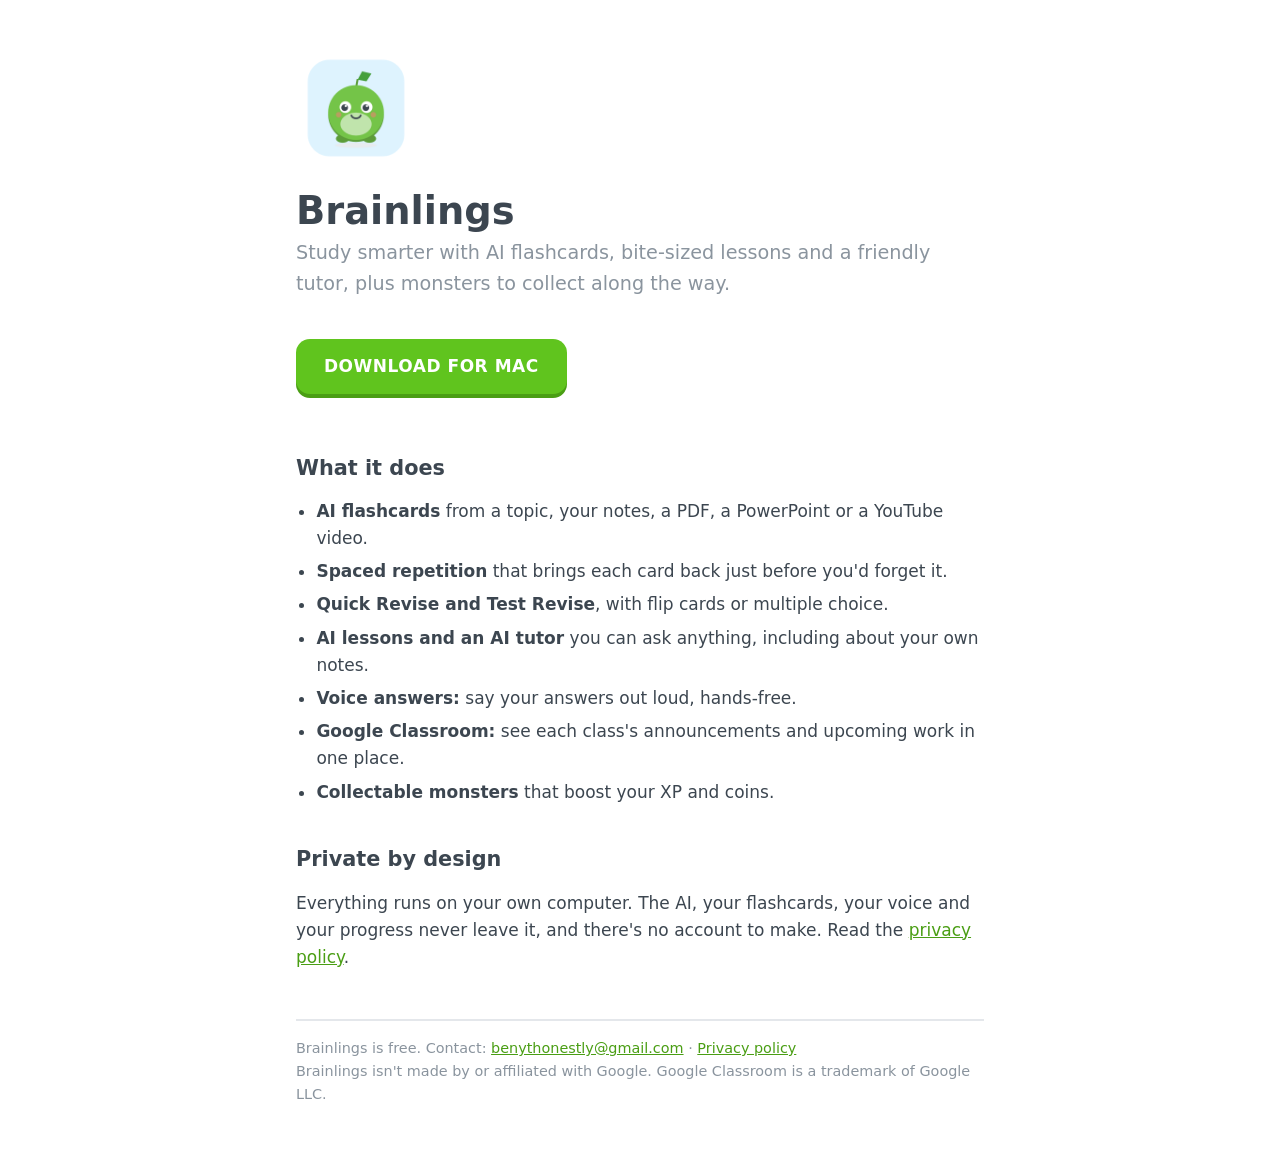
==== index.html @ 503f26a5 "Add files via upload" ====
<!doctype html>
<html lang="en">
<head>
<meta charset="utf-8">
<meta name="viewport" content="width=device-width, initial-scale=1">
<title>Brainlings</title>
<meta name="description" content="A free, private study app with AI flashcards, lessons, a tutor and collectable monsters.">
<link rel="icon" href="icon.png">
<link rel="stylesheet" href="style.css">
</head>
<body>
<main>
  <img src="icon.png" width="120" height="120" alt="Brainlings mascot">
  <h1>Brainlings</h1>
  <p class="lead">Study smarter with AI flashcards, bite-sized lessons and a friendly tutor, plus monsters to collect along the way.</p>
  <a class="button" href="https://github.com/bearnington/brainlings/releases/latest">Download for Mac</a>

  <h2>What it does</h2>
  <ul>
    <li><strong>AI flashcards</strong> from a topic, your notes, a PDF, a PowerPoint or a YouTube video.</li>
    <li><strong>Spaced repetition</strong> that brings each card back just before you'd forget it.</li>
    <li><strong>Quick Revise and Test Revise</strong>, with flip cards or multiple choice.</li>
    <li><strong>AI lessons and an AI tutor</strong> you can ask anything, including about your own notes.</li>
    <li><strong>Voice answers:</strong> say your answers out loud, hands-free.</li>
    <li><strong>Google Classroom:</strong> see each class's announcements and upcoming work in one place.</li>
    <li><strong>Collectable monsters</strong> that boost your XP and coins.</li>
  </ul>

  <h2>Private by design</h2>
  <p>Everything runs on your own computer. The AI, your flashcards, your voice and your progress never leave it, and there's no account to make. Read the <a href="privacy.html">privacy policy</a>.</p>

  <footer>
    Brainlings is free. Contact: <a href="mailto:benythonestly@gmail.com">benythonestly@gmail.com</a> · <a href="privacy.html">Privacy policy</a><br>
    Brainlings isn't made by or affiliated with Google. Google Classroom is a trademark of Google LLC.
  </footer>
</main>
</body>
</html>
---- style.css ----
:root { --bg: #ffffff; --ink: #3c4650; --muted: #8a949e; --line: #e4e7eb; --green: #60c41e; --green-d: #4a9e14; }
@media (prefers-color-scheme: dark) { :root { --bg: #161b20; --ink: #ecf0f4; --muted: #8c98a4; --line: #343d46; } }
* { box-sizing: border-box; }
body { margin: 0; background: var(--bg); color: var(--ink); font: 17px/1.6 ui-rounded, "SF Pro Rounded", system-ui, -apple-system, "Segoe UI", sans-serif; }
main { max-width: 720px; margin: 0 auto; padding: 48px 16px 64px; }
h1, h2 { line-height: 1.2; }
h1 { font-size: 2.4rem; margin: 12px 0 4px; }
h2 { font-size: 1.3rem; margin-top: 2em; }
a { color: var(--green-d); }
.lead { font-size: 1.2rem; color: var(--muted); margin-top: 0; }
.button { display: inline-block; background: var(--green); color: #fff; font-weight: 700; text-decoration: none; text-transform: uppercase; letter-spacing: .03em; padding: 14px 28px; border-radius: 14px; box-shadow: 0 4px 0 var(--green-d); margin: 20px 0; }
.button:active { transform: translateY(4px); box-shadow: none; }
ul { padding-left: 1.2em; }
li { margin: 6px 0; }
footer { border-top: 2px solid var(--line); margin-top: 48px; padding-top: 16px; color: var(--muted); font-size: .9rem; }
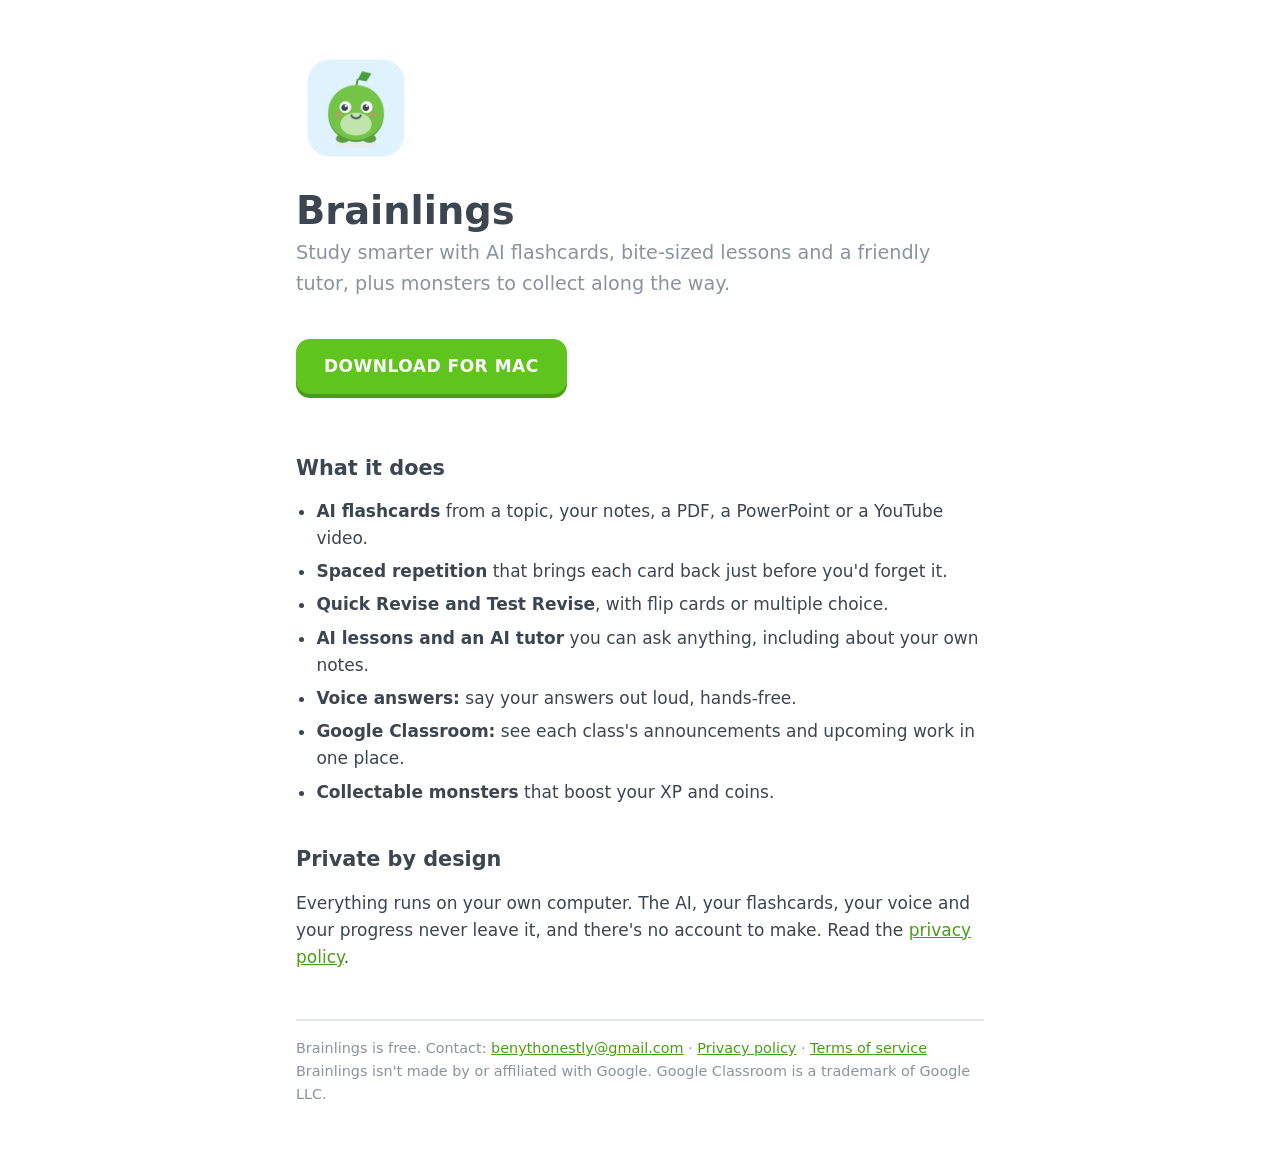
==== commit 7b194caf: "Add files via upload" ====
--- a/index.html
+++ b/index.html
@@ -30,7 +30,7 @@
   <p>Everything runs on your own computer. The AI, your flashcards, your voice and your progress never leave it, and there's no account to make. Read the <a href="privacy.html">privacy policy</a>.</p>
 
   <footer>
-    Brainlings is free. Contact: <a href="mailto:benythonestly@gmail.com">benythonestly@gmail.com</a> · <a href="privacy.html">Privacy policy</a><br>
+    Brainlings is free. Contact: <a href="mailto:benythonestly@gmail.com">benythonestly@gmail.com</a> · <a href="privacy.html">Privacy policy</a> · <a href="terms.html">Terms of service</a><br>
     Brainlings isn't made by or affiliated with Google. Google Classroom is a trademark of Google LLC.
   </footer>
 </main>
